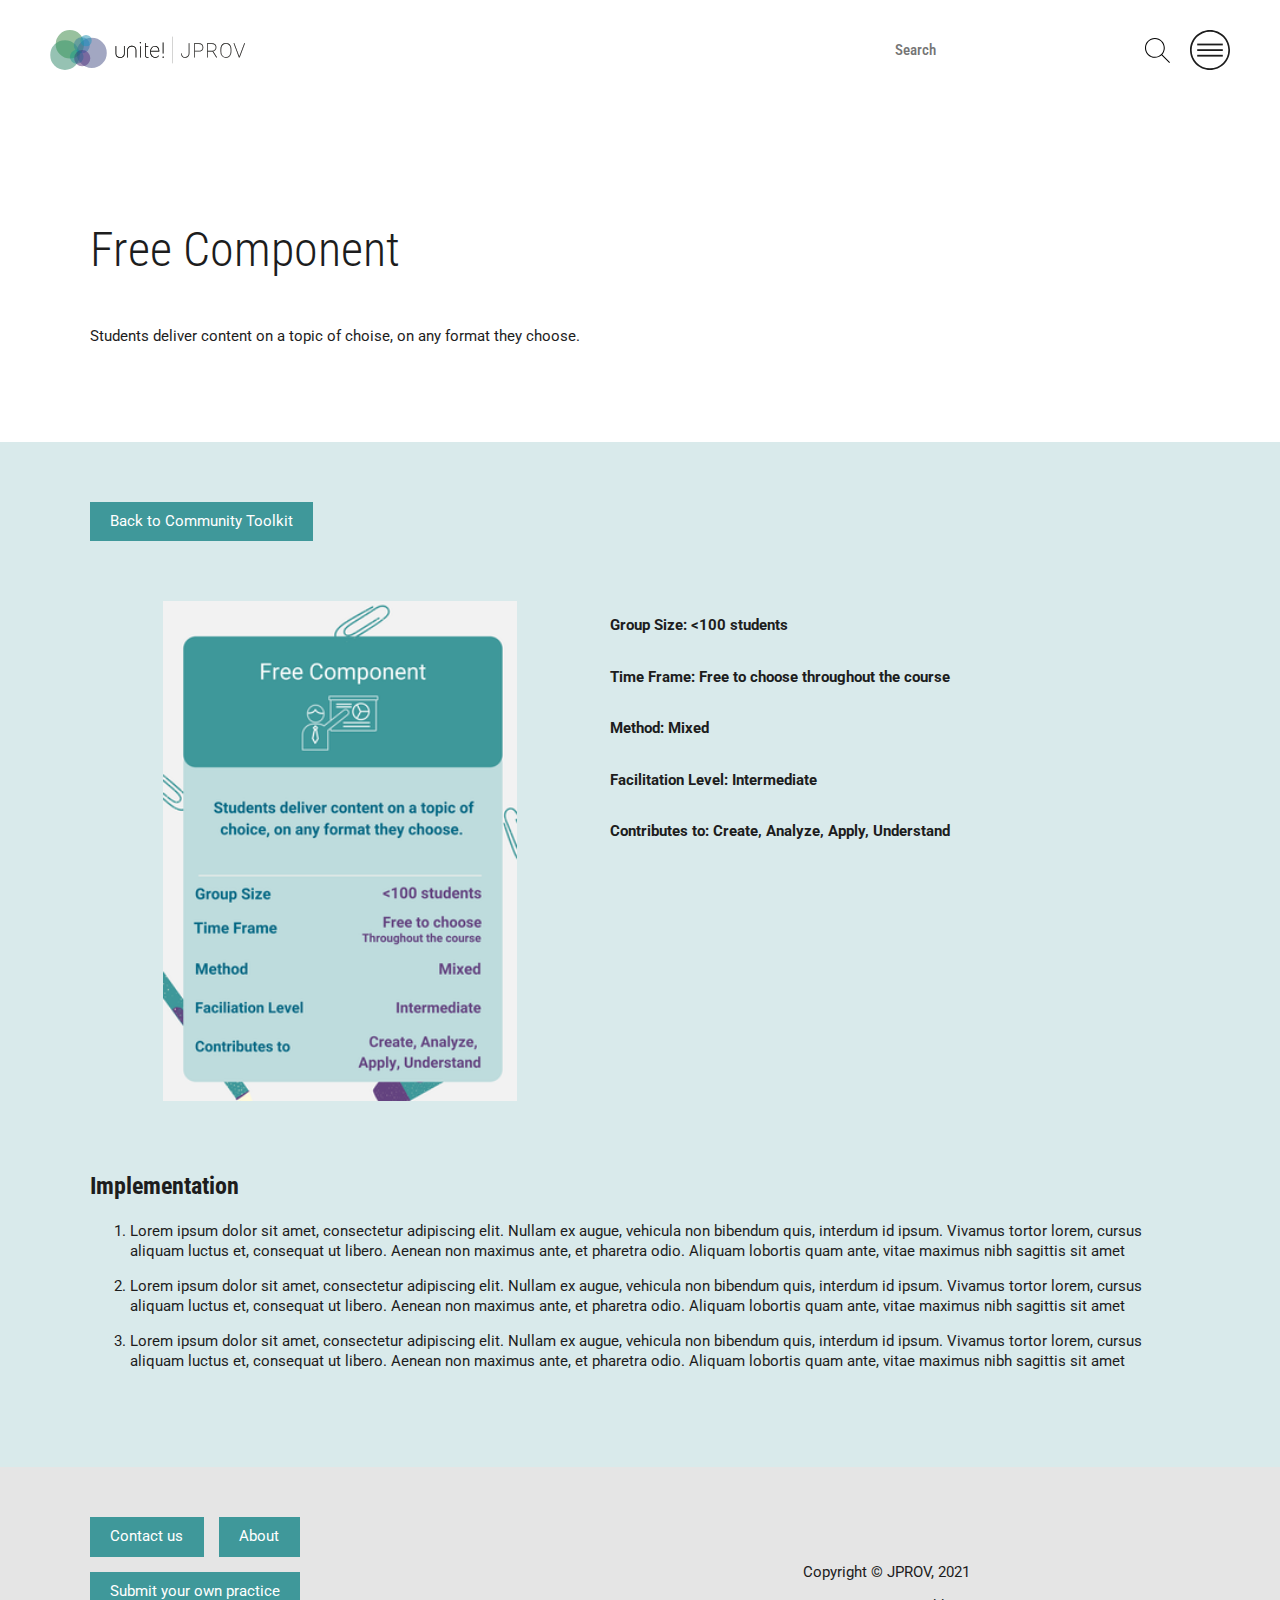
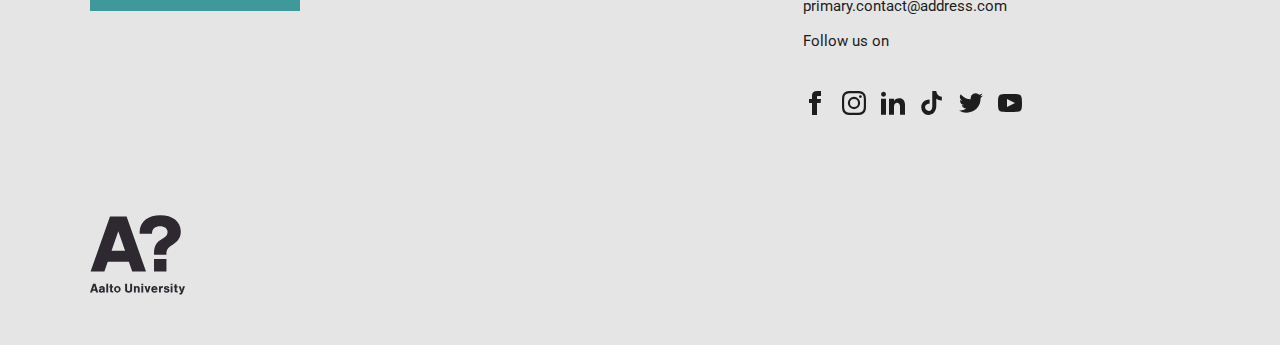
==== activity/index.html @ c62ca11e "Add new pages" ====
<!DOCTYPE html>
<html lang="en">
<head>
    <meta charset="UTF-8">
    <meta http-equiv="X-UA-Compatible" content="IE=edge">
    <meta name="viewport" content="width=device-width, initial-scale=1.0">
    <link rel="stylesheet" href="../style.css">
    <link rel="stylesheet" href="./style.css">
    <link rel="preconnect" href="https://fonts.googleapis.com">
    <link rel="preconnect" href="https://fonts.gstatic.com" crossorigin>
    <link href="https://fonts.googleapis.com/css2?family=Roboto+Condensed:wght@300;400;700&family=Roboto:wght@400;500;700&display=swap" rel="stylesheet">
    <title>Document</title>
</head>
<body class="activity-page single-page">
    <header>
        <a href="/" alt="" class="logo"></a>
        <div class="search-nav-wrapper">
            <form action="" class="closed" id="header-search-form">
                <div id="search-background"></div>
                <label for=""></label>
                <input type="text" placeholder="Search">
                <button class="icon-button search-button" id="submit-search-button" ></button>

            </form>
            <button class="icon-button search-button" id="open-search-button" ></button>
            <button class="icon-button" id="close-search-button" ></button>
            <button class="icon-button" id="open-menu-button" ></button>
            <nav class="closed" id="header-nav-menu">
                <button class="icon-button" id="close-menu-button"></button>
                <ul>
                    <li><a>Home</a></li>
                    <li><a>Community events</a></li>
                    <li><a>Structures and administrative requirements</a></li>
                    <li><a>Build your digital course</a></li>
                    <li><a>Recommendations and pre-loved practices</a></li>
                    <li><a>Submit your own pre-loved practice</a></li>
                    <li><a>About us</a></li>
                </ul>
            </nav>

        </div>
    </header>

    <div class="content-container">
        <h1 class="title limit-width">Free Component</h1>
        <p>Students deliver content on a topic of choise, on any format they choose.</p>
        <div class="activity-details-wrapper">
            <div class="activity-details-content-wrapper limit-width">
                <a href="" class="button-cta back-to-toolkit">Back to Community Toolkit</a>
             <div class="activity-image-key-info-wrapper">
                    <img src="/assets/freecomponent.png" alt="" class="activity-image">
                    <ul class="activity-key-info">
                     <li>Group Size: <100 students</li>
                     <li>Time Frame: Free to choose throughout the course</li>
                     <li>Method: Mixed</li>
                     <li>Facilitation Level: Intermediate</li>
                     <li>Contributes to: Create, Analyze, Apply, Understand</li>
                 </ul>
             </div>
             <h2>Implementation</h2>
             <ol>
                  <li>Lorem ipsum dolor sit amet, consectetur adipiscing elit. Nullam ex augue, vehicula non bibendum quis, interdum id ipsum. Vivamus tortor lorem, cursus aliquam luctus et, consequat ut libero. Aenean non maximus ante, et pharetra odio. Aliquam lobortis quam ante, vitae maximus nibh sagittis sit amet</li>
                  <li>Lorem ipsum dolor sit amet, consectetur adipiscing elit. Nullam ex augue, vehicula non bibendum quis, interdum id ipsum. Vivamus tortor lorem, cursus aliquam luctus et, consequat ut libero. Aenean non maximus ante, et pharetra odio. Aliquam lobortis quam ante, vitae maximus nibh sagittis sit amet</li>
                  <li>Lorem ipsum dolor sit amet, consectetur adipiscing elit. Nullam ex augue, vehicula non bibendum quis, interdum id ipsum. Vivamus tortor lorem, cursus aliquam luctus et, consequat ut libero. Aenean non maximus ante, et pharetra odio. Aliquam lobortis quam ante, vitae maximus nibh sagittis sit amet</li>
                </ol>
            </div>

        </div>
    </div>

        <footer class="">
            <div class="footer-content-wrapper limit-width">
                
                <div class="footer-buttons-wrapper">
                    <a class="button button-cta" id="footer-contact-us">Contact us</a>
                    <a class="button button-cta" id="footer-about">About</a>
                    <a class="button button-cta" id="footer-submit-practice">Submit your own practice</a>
                </div>
    
                <div class="footer-info">
                    <img src="./assets/logo.svg" alt="" class="logo">
                    <p>Copyright © JPROV, 2021</p>
                    <p>primary.contact@address.com</p>
                    <p>Follow us on</p>
                    <div class="social-media-wrapper">
                        <a href="/" id="facebook"></a>
                        <a href="/" id="instagram"></a>
                        <a href="/" id="linkedin"></a>
                        <a href="/" id="tiktok"></a>
                        <a href="/" id="twitter"></a>
                        <a href="/" id="youtube"></a>
                    </div>
                </div>
                <img src="/assets/aalto-logo-black-en.svg" alt="" class="aalto-logo">
            </div>
            </footer>
        <script src="https://code.jquery.com/jquery-3.6.0.slim.min.js" integrity="sha256-u7e5khyithlIdTpu22PHhENmPcRdFiHRjhAuHcs05RI=" crossorigin="anonymous"></script>
        <script src="./index.js"></script>
        <script src="../index.js"></script>
</body>
</html>
---- style.css ----
/* Common */

html {
  margin: 0;
  padding: 0;
}

body {
  --cyan: #3f989a;
  --light-cyan: #8cc1c2;
  --lighter-cyan: #d9eaeb;
  --green: #4c9455;
  --purple: #644380;
  --dark-grey: #1d1d1d;
  --grey: #eeeeee;
  --white: #ffffff;

  --animation-speed: 0.2s;

  font-family: "Roboto", sans-serif;
  font-size: 15px;
  font-weight: 400;
  line-height: 130%;
  color: var(--dark-grey);
  margin: 0;
  padding: 0;
  min-width: fit-content;
  width: 100%;
}

.large-text {
  font-family: "Roboto Condensed", sans-serif;
  font-weight: 300;
  font-size: 48px;
}

h1 {
  font-family: "Roboto", sans-serif;
  font-size: 30px;
  font-weight: 500;
  line-height: 130%;
}

h2 {
  font-family: "Roboto Condensed", sans-serif;
  font-size: 24px;
  font-weight: 300;
  line-height: 130%;
}

h3 {
  font-family: "Roboto Condensed", sans-serif;
  font-size: 20px;
  font-weight: 500;
  line-height: 130%;
}

.title {
  font-family: "Roboto Condensed", sans-serif;
  font-size: 48px;
  font-weight: 300;
  line-height: 125%;
}

a {
  text-decoration: underline;
}

a:hover {
  cursor: pointer;
  color: var(--cyan);
}

a:active {
  color: var(--cyan);
}

a:visited {
  text-decoration: none;
  color: var(--cyan);
}

button {
  padding: 10px 20px;
  border: none;
  background-color: transparent;
  font-family: "Roboto", sans-serif;
  font-size: 15px;
  font-weight: 400;
  line-height: 130%;
}

a.button-cta {
  text-decoration: none;
  padding: 10px 20px;
  border: none;
  background-color: transparent;
  font-family: "Roboto", sans-serif;
  font-size: 15px;
  font-weight: 400;
  line-height: 130%;
  background-color: var(--cyan);
  color: var(--white);
}

button:hover {
  cursor: pointer;
}

button.icon-button {
  padding: 0;
  border: none;
}

.button-cta {
  background-color: var(--cyan);
  color: var(--white);
}

.button-cta:hover {
  background-color: var(--light-cyan);
}

.button-cta:active {
  background-color: var(--light-cyan);
}
a a.button-cta:hover {
  background-color: var(--light-cyan);
}

a.button-cta:active {
  background-color: var(--light-cyan);
}

.button-filter {
  background-color: var(--light-cyan);
  color: var(--dark-grey);
}

.button-filter:hover {
  background-color: var(--cyan);
}

.button-filter:active {
  background-color: var(--cyan);
}

img.logo {
  height: 40px;
}

a.logo {
  height: 40px;
  width: 199px;
  background-image: url("./assets/logo.svg");
  background-repeat: no-repeat;
}

header {
  --x-padding: clamp(20px, 7vw, 50px);
  --y-padding: 20px;
  --icon-padding: 20px;
  --height: 40px;
  position: fixed;
  width: calc(100% - 2 * var(--x-padding));
  top: 0px;
  transition: top var(--animation-speed) ease-in-out;
  display: flex;
  flex-direction: row;
  align-items: center;
  justify-content: space-between;
  padding: var(--y-padding) var(--x-padding);
  background-color: var(--white);
  z-index: 2;
}

header.header-up {
  top: -80px;
}

.search-nav-wrapper {
  display: flex;
  flex-direction: row;
  height: 40px;
}

.search-nav-wrapper button {
  margin-left: var(--icon-padding);
}

#header-search-form {
  display: flex;
  flex-direction: row;
  align-items: center;
  justify-content: flex-end;
}

#header-search-form.closed ~ #close-search-button {
  display: none;
  margin: 0;
}

#header-search-form.closed input {
  display: none;
}

#header-search-form input {
  position: fixed;
  top: 150px;
  width: max(80vw, 300px);
  left: 50%;
  transform: translateX(-50%);
  padding: 15px 15px;
  background-color: #fff;

  font-family: "Roboto Condensed", sans-serif;
  font-size: 20px;
  font-weight: 500;
  z-index: 99999;
}

#header-search-form.opened #search-background {
  position: fixed;
  top: 0;
  left: 0;
  width: 100%;
  height: 100%;
  background-color: var(--dark-grey);
  opacity: 0.9;
}

.search-button {
  background-image: url("./assets/search.svg");
  /* background-repeat: no-repeat; */
  object-fit: fill;
  height: 25px;
  width: 25px;
  background-size: 100% 100%;
  align-self: center;
}

#submit-search-button {
  display: none;
}

@media screen and (min-width: 800px) {
  header {
    --y-padding: 30px;
  }

  header.header-up {
    top: -100px;
  }

  #open-search-button {
    display: none;
  }

  #submit-search-button {
    display: block;
  }

  #search-background {
    display: none;
  }

  #close-search-button {
    display: none;
  }

  #header-search-form input {
    position: static;
    top: auto;
    left: 0%;
    width: 250px;
    transform: translateX(0%);
    height: 40px;
    padding: 0 var(--icon-padding);
    box-sizing: border-box;
    background-color: #fff;
    border: none;
    font-family: "Roboto Condensed", sans-serif;
    font-size: 15px;
    font-weight: 500;
    z-index: 1;
  }

  #header-search-form.closed input {
    display: block;
  }

  body {
    overflow-y: scroll !important;
  }
}

#close-search-button {
  position: fixed;
  background-image: url("./assets/close-menu-white.svg");
  height: 40px;
  width: 40px;
  background-size: 100% 100%;
  top: var(--y-padding);
  right: var(--x-padding);
  color: white;
  z-index: 2;
}

#close-search-button {
  margin: 0;
}

#header-nav-menu {
  position: relative;
  z-index: 1;
}

#close-menu-button {
  background-image: url("./assets/close-menu.svg");
  height: 40px;
  width: 40px;
  background-size: 100% 100%;
}

#open-menu-button {
  background-image: url("./assets/hamburger-menu.svg");
  height: 40px;
  width: 40px;
  background-size: 100% 100%;
}

#header-nav-menu.closed #close-menu-button {
  display: none;
}

#header-nav-menu.opened #open-menu-button {
  display: none;
}

#header-nav-menu img {
  height: 40px;
}

#header-nav-menu.closed ul {
  display: none;
}

#header-nav-menu.opened {
  position: absolute;
  display: flex;
  flex-direction: column;
  right: 20px;
  top: 10px;
  background-color: var(--lighter-cyan);
  filter: drop-shadow(0px 2px 5px rgba(0, 0, 0, 0.25));
}

#header-nav-menu.opened #close-menu-button {
  margin: calc(var(--y-padding) - 10px) calc(var(--x-padding) - 20px) 0 0;
  align-self: flex-end;
}

#header-nav-menu.opened ul {
  padding: 0px 90px 0px calc(var(--x-padding) + 5px);
  list-style-type: none;
  max-width: 200px;
}

#header-nav-menu.opened ul li {
  margin-bottom: 1.8rem;
}

#header-nav-menu.opened ul li a {
  font-weight: 500;
  text-decoration: none;
  padding: 10px 50px 10px 0px;
}

footer {
  margin-top: 65px;
  padding-top: 50px;
  padding-bottom: 50px;
  background-color: #e5e5e5;
}

.footer-content-wrapper {
  margin-left: auto;
  margin-right: auto;
}

.footer-buttons-wrapper {
  display: grid;
  grid-template:
    "contactus about" 1fr
    "submitpractice submitpractice" 1fr / max-content max-content;
  column-gap: 15px;
  row-gap: 15px;
}

.footer-buttons-wrapper #footer-contact-us {
  grid-area: contactus;
}

.footer-buttons-wrapper #footer-about {
  grid-area: about;
}

.footer-buttons-wrapper #footer-submit-practice {
  grid-area: submitpractice;
}

.footer-info {
  margin-top: 100px;
}

.footer-info .logo {
  margin-bottom: 25px;
}

.social-media-wrapper {
  display: flex;
  margin-top: 40px;
}

.social-media-wrapper a {
  display: block;
  width: 24px;
  height: 24px;
  margin-right: 15px;
}

#facebook {
  background-image: url("./assets/social-facebook.svg");
}

#instagram {
  background-image: url("./assets/social-instagram.svg");
}

#linkedin {
  background-image: url("./assets/social-linkedin.svg");
}

#tiktok {
  background-image: url("./assets/social-tiktok.svg");
}

#twitter {
  background-image: url("./assets/social-twitter.svg");
}

#youtube {
  background-image: url("./assets/social-youtube.svg");
}

.aalto-logo {
  margin-top: 100px;
  height: 80px;
}

@media screen and (min-width: 800px) {
  .footer-content-wrapper {
    display: grid;
    grid-template:
      "buttons info" min-content
      "aalto aalto" auto / auto auto;
    column-gap: min(350px, 30vw);
  }

  .footer-buttons-wrapper {
    height: min-content;
    grid-area: buttons;
  }

  .footer-info {
    margin-top: 0;
    grid-area: info;
  }

  .aalto-logo {
    grid-area: aalto;
  }
}

.content-container {
  transform: translateY(80px);
  padding: 90px 0px 100px 0;
  z-index: 1;
  display: flex;
  flex-direction: column;
  align-items: center;
  width: 100%;
}

.limit-width {
  --content-padding: clamp(20px, 7vw, 50px);
  box-sizing: border-box;
  max-width: 1200px;
  padding-left: var(--content-padding);
  padding-right: var(--content-padding);
  width: 100%;
}

/* FRONT PAGE */

.value-proposition {
  display: flex;
  flex-direction: column;
  align-items: center;
  margin-bottom: 100px;
  padding: 0 auto;
}

.value-proposition h2 {
  text-align: center;
}

.value-proposition a {
  margin-top: 20px;
  width: fit-content;
}

.main-site-cards-wrapper {
  background-image: url("./assets/background-pattern-transparent-vertical.svg");
  background-size: 230%;
  background-position: center;
  overflow-x: hidden;
  width: 100%;
  display: flex;
  flex-direction: column;
  align-items: center;
}

.main-site-cards {
  display: flex;
  flex-direction: column;
  flex-wrap: wrap;
  align-items: center;
  width: 100%;
}

.main-site-card {
  padding: 50px 0px;
  display: grid;
  grid-template:
    "icon" auto
    "cta" 5rem
    "desc" auto / 1fr;
  justify-items: center;
  row-gap: 20px;
  margin: 0 25px;
}

.main-site-card .main-icon {
  grid-area: icon;
  width: 150px;
}

.main-site-card h3 {
  text-align: center;
  max-width: 250px;
  margin: 0;
}

.main-site-card a.button-cta {
  grid-area: cta;
  align-self: center;
  height: fit-content;
}

.main-site-card p {
  grid-area: desc;
  text-align: left;
  margin-top: 0;
  max-width: 300px;
  height: 5rem;
  color: #595959;
}

@media screen and (min-width: 800px) and (max-width: 1116px) {
  .main-site-cards-wrapper {
    background-image: url("./assets/background-pattern-transparent.svg");
    background-size: 240%;
    background-position: 60% 45%;
    padding-top: 50px;
    padding-bottom: 50px;
  }

  .main-site-cards {
    flex-direction: row;
    justify-content: center;
  }

  .main-site-cards .main-site-card:first-child {
    margin-left: 0;
  }

  .main-site-cards .main-site-card:nth-child(2) {
    margin-right: 0;
  }
}

@media screen and (min-width: 1117px) {
  .main-site-cards-wrapper {
    background-image: url("./assets/background-pattern-transparent.svg");
    background-size: 130%;
    padding-top: 50px;
    padding-bottom: 50px;
  }
  .main-site-cards {
    flex-direction: row;
    justify-content: space-between;
  }

  .main-site-cards .main-site-card:first-child {
    margin-left: 0;
  }

  .main-site-cards .main-site-card:last-child {
    margin-right: 0;
  }
}

.community-events-wrapper {
  margin-top: 100px;
  text-align: left;
}

.community-events-wrapper .title {
  max-width: 300px;
  margin-top: 0;
}

.events p {
  line-height: 100%;
}

.events .event-name {
  font-weight: 600;
}

.events .event-desc {
  color: #595959;
}

@media screen and (min-width: 800px) {
  .community-events-wrapper {
    display: flex;
    flex-direction: row;
  }

  .events {
    margin-left: 50px;
  }
}

/* Recommendations and pre-loved practices */
---- activity/style.css ----
body {
  --cyan: #3f989a;
  --light-cyan: #8cc1c2;
  --lighter-cyan: #d9eaeb;
  --green: #4c9455;
  --purple: #644380;
  --dark-grey: #1d1d1d;
  --grey: #eeeeee;
  --white: #ffffff;

  --animation-speed: 0.2s;
}

.page-icon {
  height: 200px;
}

.single-page .title {
  margin-top: 50px;
}

.single-page .content-container > p {
  --content-padding: clamp(20px, 7vw, 50px);
  box-sizing: border-box;
  max-width: 1200px;
  padding-left: var(--content-padding);
  padding-right: var(--content-padding);
  width: 100%;
}

.activity-page .content-container {
  padding-bottom: 80px;
}

.activity-details-wrapper {
  width: 100%;
  display: flex;
  flex-direction: column;
  align-items: center;
  margin-top: 80px;
  background-color: var(--lighter-cyan);
}

.activity-details-content-wrapper {
  padding-top: 60px;
  padding-bottom: 80px;
}

@media screen and (min-width: 850px) {
  .activity-image-key-info-wrapper {
    display: flex;
    flex-direction: row;
  }

  .activity-image {
    margin-right: 20px;
  }
}

.back-to-toolkit {
  display: inline-block;
  margin-bottom: 60px;
}

.activity-image {
  width: min(100%, 500px);
  aspect-ratio: 1/1;
  object-fit: contain;
  margin-bottom: 50px;
}

ul.activity-key-info {
  padding-left: 0;
  list-style-type: none;
  margin-bottom: 50px;
}

ul.activity-key-info li {
  margin-bottom: 2rem;
  font-weight: bold;
}

.activity-page h2 {
  font-weight: bold;
}

ol li {
  margin-bottom: 1rem;
}

.activity-page footer {
  margin-top: 0;
}
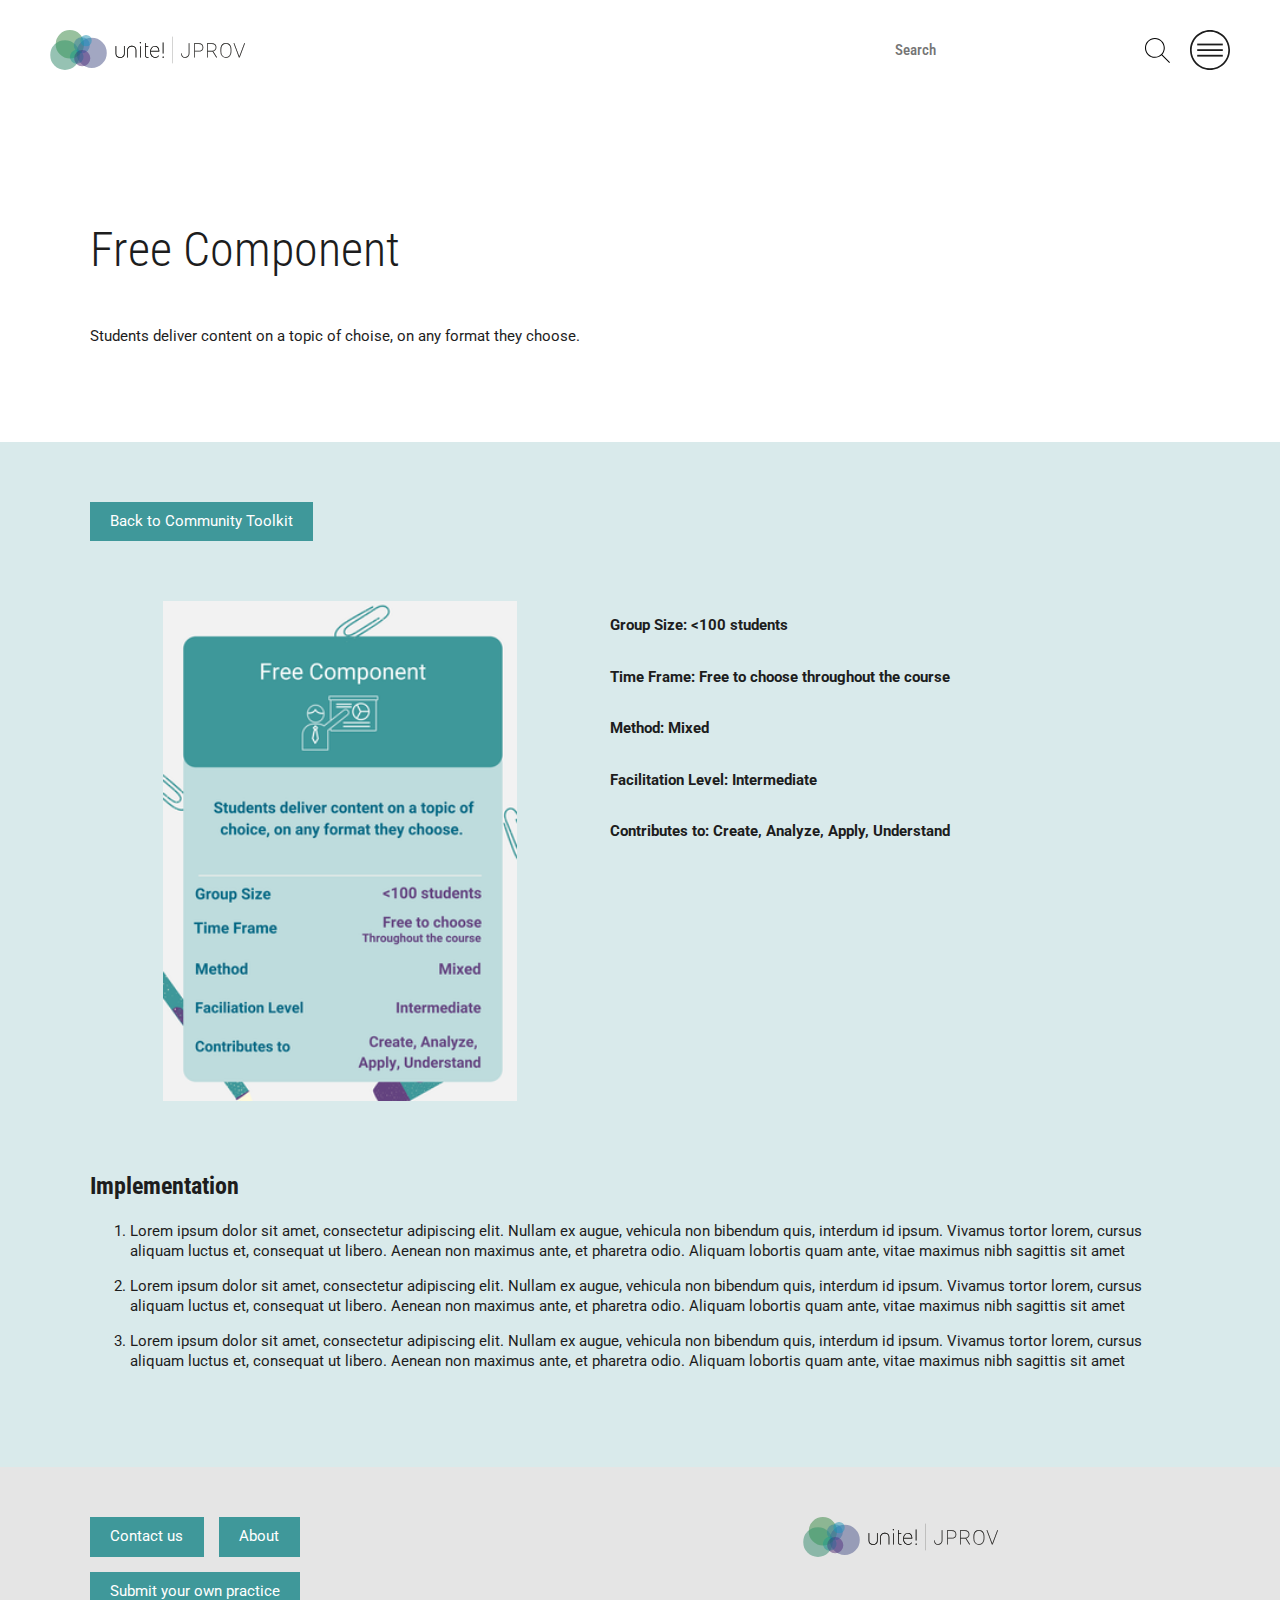
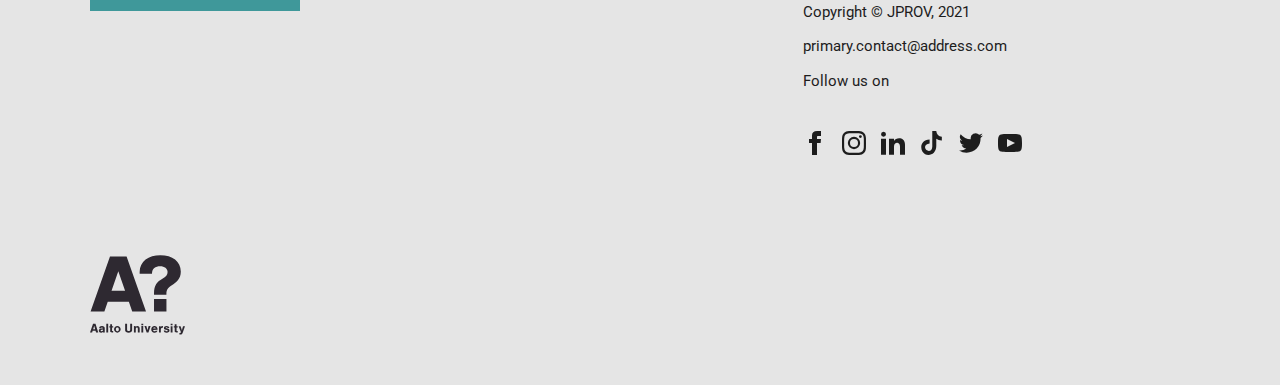
==== commit 33d28a1d: "Fix footer images path" ====
--- a/activity/index.html
+++ b/activity/index.html
@@ -48,7 +48,7 @@
             <div class="activity-details-content-wrapper limit-width">
                 <a href="" class="button-cta back-to-toolkit">Back to Community Toolkit</a>
              <div class="activity-image-key-info-wrapper">
-                    <img src="/assets/freecomponent.png" alt="" class="activity-image">
+                    <img src="../assets/freecomponent.png" alt="" class="activity-image">
                     <ul class="activity-key-info">
                      <li>Group Size: <100 students</li>
                      <li>Time Frame: Free to choose throughout the course</li>
@@ -78,7 +78,7 @@
                 </div>
     
                 <div class="footer-info">
-                    <img src="./assets/logo.svg" alt="" class="logo">
+                    <img src="../assets/logo.svg" alt="" class="logo">
                     <p>Copyright © JPROV, 2021</p>
                     <p>primary.contact@address.com</p>
                     <p>Follow us on</p>
@@ -91,7 +91,7 @@
                         <a href="/" id="youtube"></a>
                     </div>
                 </div>
-                <img src="/assets/aalto-logo-black-en.svg" alt="" class="aalto-logo">
+                <img src="../assets/aalto-logo-black-en.svg" alt="" class="aalto-logo">
             </div>
             </footer>
         <script src="https://code.jquery.com/jquery-3.6.0.slim.min.js" integrity="sha256-u7e5khyithlIdTpu22PHhENmPcRdFiHRjhAuHcs05RI=" crossorigin="anonymous"></script>
